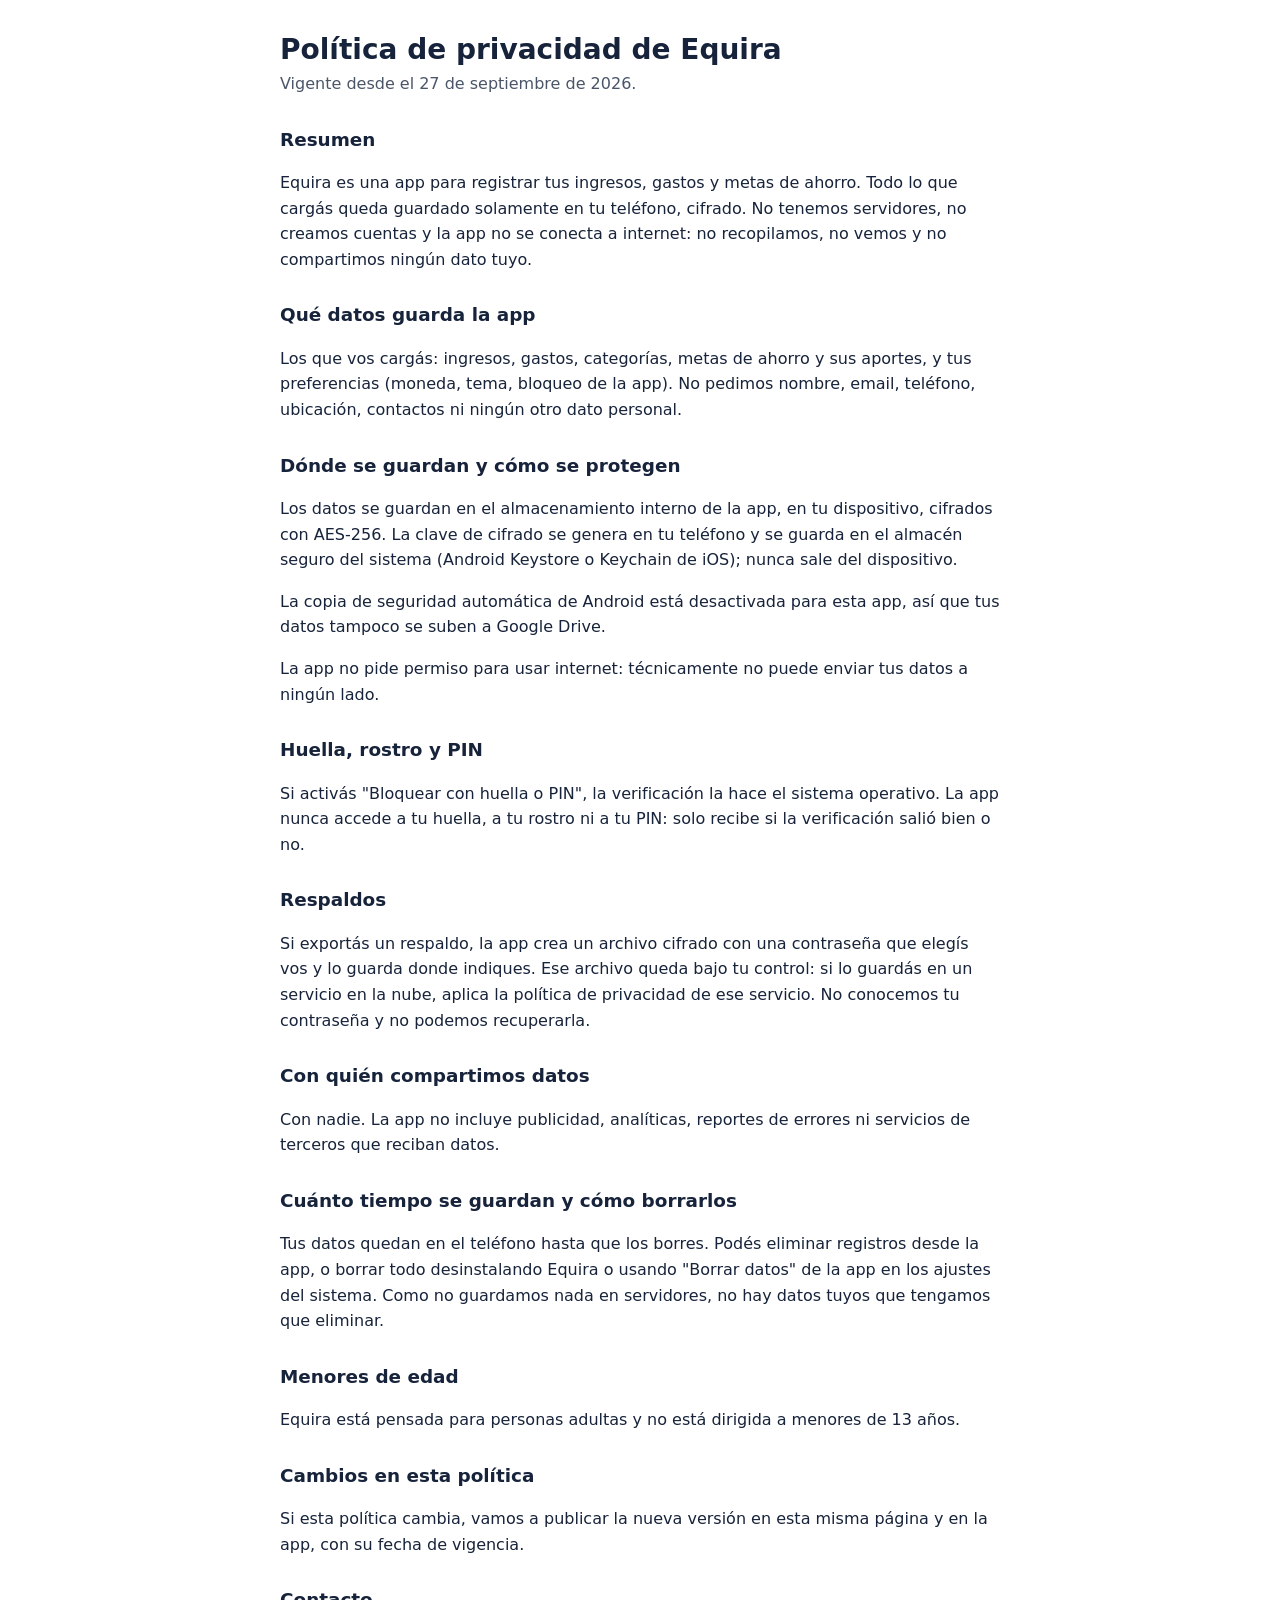
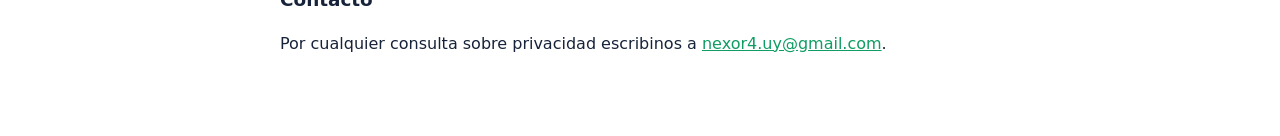
==== equira/index.html @ aaf8cf34 "Sitio legal de todas las apps de Nexora Política de privacidad por app (Jumpix, Equira, Buenos Hábit" ====
<!DOCTYPE html>
<!-- Generado por gestor_gastos/tool/export_privacy_policy.dart: no editar a mano. -->
<html lang="es">
<head>
  <meta charset="utf-8">
  <meta name="viewport" content="width=device-width, initial-scale=1">
  <title>Política de privacidad de Equira</title>
  <style>
    :root { color-scheme: light dark; --text: #17233a; --muted: #4a5568; --bg: #ffffff; --accent: #0f9d63; }
    @media (prefers-color-scheme: dark) { :root { --text: #e8ecf2; --muted: #a8b3c4; --bg: #121417; --accent: #3ccf8e; } }
    body { margin: 0; background: var(--bg); color: var(--text); font: 16px/1.6 system-ui, -apple-system, "Segoe UI", Roboto, sans-serif; }
    main { max-width: 720px; margin: 0 auto; padding: 32px 16px 64px; }
    h1 { font-size: 1.75rem; line-height: 1.25; margin: 0 0 4px; }
    h2 { font-size: 1.15rem; margin: 28px 0 8px; }
    .date { color: var(--muted); margin: 0 0 24px; }
    a { color: var(--accent); }
  </style>
</head>
<body>
  <main>
    <h1>Política de privacidad de Equira</h1>
    <p class="date">Vigente desde el 27 de septiembre de 2026.</p>
    <h2>Resumen</h2>
    <p>Equira es una app para registrar tus ingresos, gastos y metas de ahorro. Todo lo que cargás queda guardado solamente en tu teléfono, cifrado. No tenemos servidores, no creamos cuentas y la app no se conecta a internet: no recopilamos, no vemos y no compartimos ningún dato tuyo.</p>
    <h2>Qué datos guarda la app</h2>
    <p>Los que vos cargás: ingresos, gastos, categorías, metas de ahorro y sus aportes, y tus preferencias (moneda, tema, bloqueo de la app). No pedimos nombre, email, teléfono, ubicación, contactos ni ningún otro dato personal.</p>
    <h2>Dónde se guardan y cómo se protegen</h2>
    <p>Los datos se guardan en el almacenamiento interno de la app, en tu dispositivo, cifrados con AES-256. La clave de cifrado se genera en tu teléfono y se guarda en el almacén seguro del sistema (Android Keystore o Keychain de iOS); nunca sale del dispositivo.</p>
    <p>La copia de seguridad automática de Android está desactivada para esta app, así que tus datos tampoco se suben a Google Drive.</p>
    <p>La app no pide permiso para usar internet: técnicamente no puede enviar tus datos a ningún lado.</p>
    <h2>Huella, rostro y PIN</h2>
    <p>Si activás &quot;Bloquear con huella o PIN&quot;, la verificación la hace el sistema operativo. La app nunca accede a tu huella, a tu rostro ni a tu PIN: solo recibe si la verificación salió bien o no.</p>
    <h2>Respaldos</h2>
    <p>Si exportás un respaldo, la app crea un archivo cifrado con una contraseña que elegís vos y lo guarda donde indiques. Ese archivo queda bajo tu control: si lo guardás en un servicio en la nube, aplica la política de privacidad de ese servicio. No conocemos tu contraseña y no podemos recuperarla.</p>
    <h2>Con quién compartimos datos</h2>
    <p>Con nadie. La app no incluye publicidad, analíticas, reportes de errores ni servicios de terceros que reciban datos.</p>
    <h2>Cuánto tiempo se guardan y cómo borrarlos</h2>
    <p>Tus datos quedan en el teléfono hasta que los borres. Podés eliminar registros desde la app, o borrar todo desinstalando Equira o usando &quot;Borrar datos&quot; de la app en los ajustes del sistema. Como no guardamos nada en servidores, no hay datos tuyos que tengamos que eliminar.</p>
    <h2>Menores de edad</h2>
    <p>Equira está pensada para personas adultas y no está dirigida a menores de 13 años.</p>
    <h2>Cambios en esta política</h2>
    <p>Si esta política cambia, vamos a publicar la nueva versión en esta misma página y en la app, con su fecha de vigencia.</p>
    <h2>Contacto</h2>
    <p>Por cualquier consulta sobre privacidad escribinos a <a href="mailto:nexor4.uy@gmail.com">nexor4.uy@gmail.com</a>.</p>
  </main>
</body>
</html>
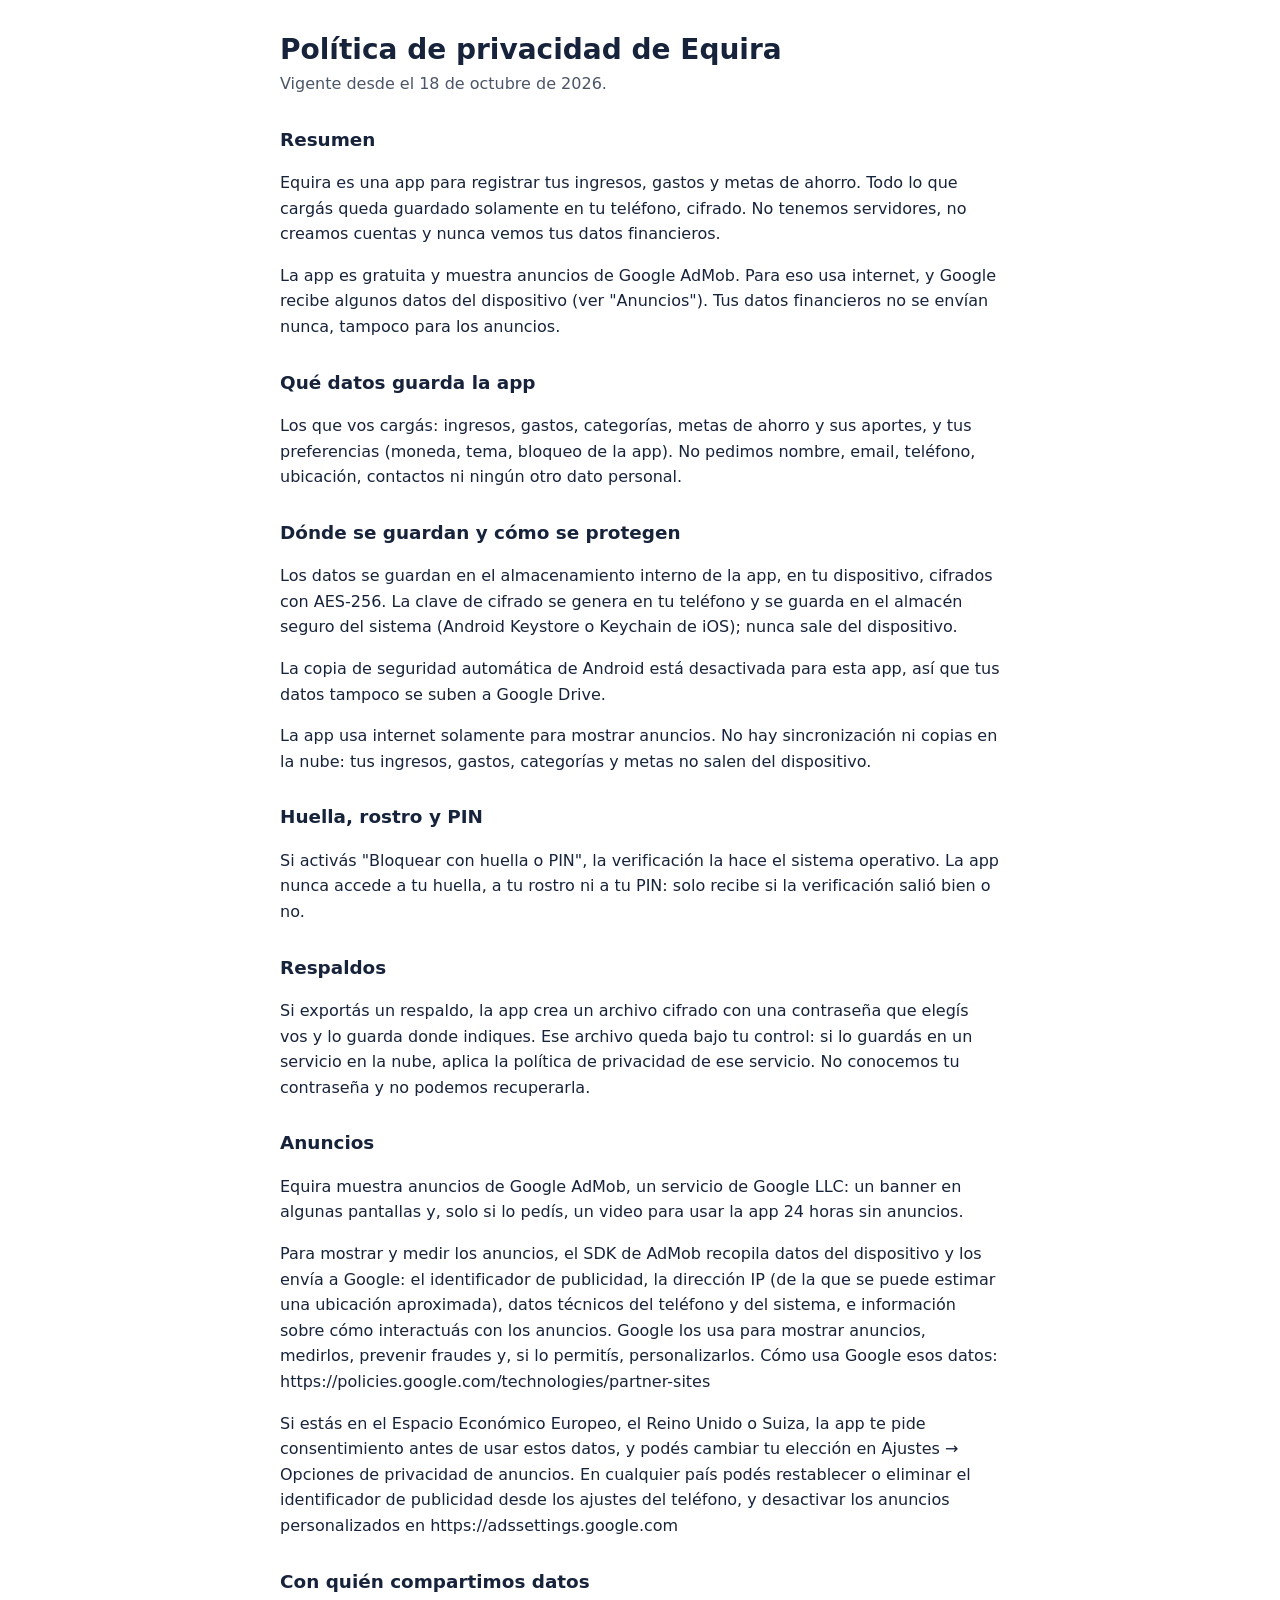
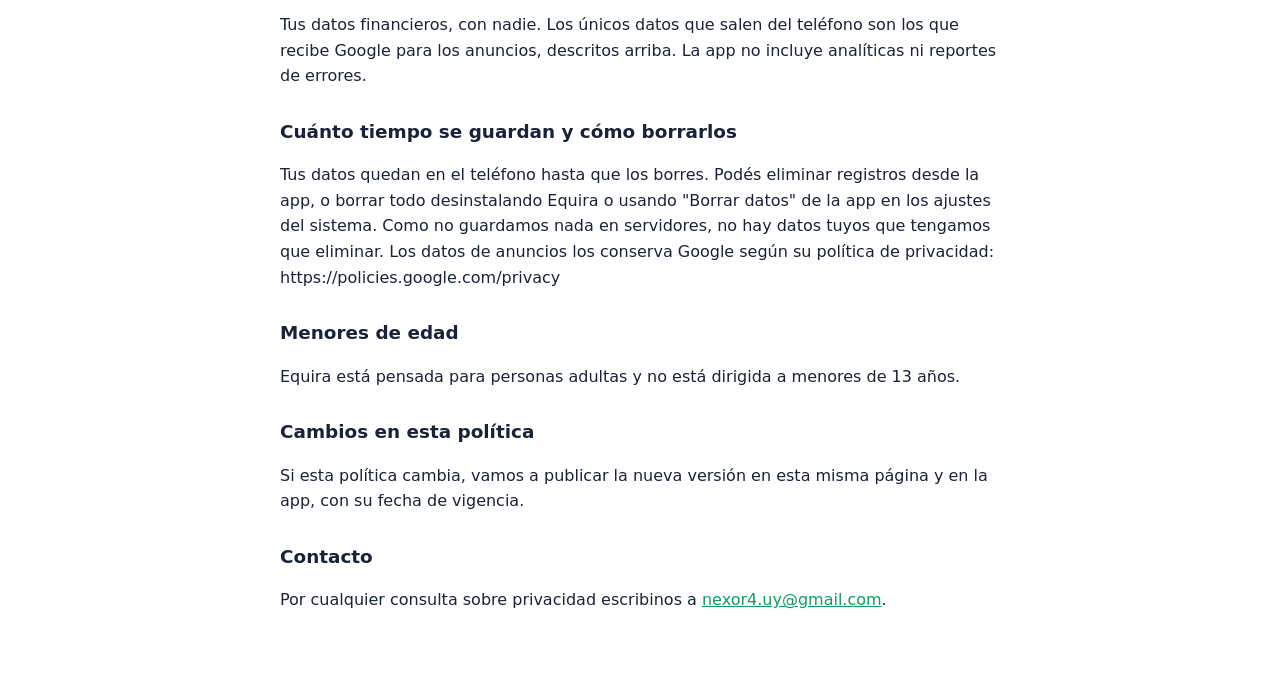
==== commit cb283bcd: "Equira: política de privacidad con los anuncios de AdMob (18/10/2026)" ====
--- a/equira/index.html
+++ b/equira/index.html
@@ -19,23 +19,28 @@
 <body>
   <main>
     <h1>Política de privacidad de Equira</h1>
-    <p class="date">Vigente desde el 27 de septiembre de 2026.</p>
+    <p class="date">Vigente desde el 18 de octubre de 2026.</p>
     <h2>Resumen</h2>
-    <p>Equira es una app para registrar tus ingresos, gastos y metas de ahorro. Todo lo que cargás queda guardado solamente en tu teléfono, cifrado. No tenemos servidores, no creamos cuentas y la app no se conecta a internet: no recopilamos, no vemos y no compartimos ningún dato tuyo.</p>
+    <p>Equira es una app para registrar tus ingresos, gastos y metas de ahorro. Todo lo que cargás queda guardado solamente en tu teléfono, cifrado. No tenemos servidores, no creamos cuentas y nunca vemos tus datos financieros.</p>
+    <p>La app es gratuita y muestra anuncios de Google AdMob. Para eso usa internet, y Google recibe algunos datos del dispositivo (ver &quot;Anuncios&quot;). Tus datos financieros no se envían nunca, tampoco para los anuncios.</p>
     <h2>Qué datos guarda la app</h2>
     <p>Los que vos cargás: ingresos, gastos, categorías, metas de ahorro y sus aportes, y tus preferencias (moneda, tema, bloqueo de la app). No pedimos nombre, email, teléfono, ubicación, contactos ni ningún otro dato personal.</p>
     <h2>Dónde se guardan y cómo se protegen</h2>
     <p>Los datos se guardan en el almacenamiento interno de la app, en tu dispositivo, cifrados con AES-256. La clave de cifrado se genera en tu teléfono y se guarda en el almacén seguro del sistema (Android Keystore o Keychain de iOS); nunca sale del dispositivo.</p>
     <p>La copia de seguridad automática de Android está desactivada para esta app, así que tus datos tampoco se suben a Google Drive.</p>
-    <p>La app no pide permiso para usar internet: técnicamente no puede enviar tus datos a ningún lado.</p>
+    <p>La app usa internet solamente para mostrar anuncios. No hay sincronización ni copias en la nube: tus ingresos, gastos, categorías y metas no salen del dispositivo.</p>
     <h2>Huella, rostro y PIN</h2>
     <p>Si activás &quot;Bloquear con huella o PIN&quot;, la verificación la hace el sistema operativo. La app nunca accede a tu huella, a tu rostro ni a tu PIN: solo recibe si la verificación salió bien o no.</p>
     <h2>Respaldos</h2>
     <p>Si exportás un respaldo, la app crea un archivo cifrado con una contraseña que elegís vos y lo guarda donde indiques. Ese archivo queda bajo tu control: si lo guardás en un servicio en la nube, aplica la política de privacidad de ese servicio. No conocemos tu contraseña y no podemos recuperarla.</p>
+    <h2>Anuncios</h2>
+    <p>Equira muestra anuncios de Google AdMob, un servicio de Google LLC: un banner en algunas pantallas y, solo si lo pedís, un video para usar la app 24 horas sin anuncios.</p>
+    <p>Para mostrar y medir los anuncios, el SDK de AdMob recopila datos del dispositivo y los envía a Google: el identificador de publicidad, la dirección IP (de la que se puede estimar una ubicación aproximada), datos técnicos del teléfono y del sistema, e información sobre cómo interactuás con los anuncios. Google los usa para mostrar anuncios, medirlos, prevenir fraudes y, si lo permitís, personalizarlos. Cómo usa Google esos datos: https://policies.google.com/technologies/partner-sites</p>
+    <p>Si estás en el Espacio Económico Europeo, el Reino Unido o Suiza, la app te pide consentimiento antes de usar estos datos, y podés cambiar tu elección en Ajustes → Opciones de privacidad de anuncios. En cualquier país podés restablecer o eliminar el identificador de publicidad desde los ajustes del teléfono, y desactivar los anuncios personalizados en https://adssettings.google.com</p>
     <h2>Con quién compartimos datos</h2>
-    <p>Con nadie. La app no incluye publicidad, analíticas, reportes de errores ni servicios de terceros que reciban datos.</p>
+    <p>Tus datos financieros, con nadie. Los únicos datos que salen del teléfono son los que recibe Google para los anuncios, descritos arriba. La app no incluye analíticas ni reportes de errores.</p>
     <h2>Cuánto tiempo se guardan y cómo borrarlos</h2>
-    <p>Tus datos quedan en el teléfono hasta que los borres. Podés eliminar registros desde la app, o borrar todo desinstalando Equira o usando &quot;Borrar datos&quot; de la app en los ajustes del sistema. Como no guardamos nada en servidores, no hay datos tuyos que tengamos que eliminar.</p>
+    <p>Tus datos quedan en el teléfono hasta que los borres. Podés eliminar registros desde la app, o borrar todo desinstalando Equira o usando &quot;Borrar datos&quot; de la app en los ajustes del sistema. Como no guardamos nada en servidores, no hay datos tuyos que tengamos que eliminar. Los datos de anuncios los conserva Google según su política de privacidad: https://policies.google.com/privacy</p>
     <h2>Menores de edad</h2>
     <p>Equira está pensada para personas adultas y no está dirigida a menores de 13 años.</p>
     <h2>Cambios en esta política</h2>
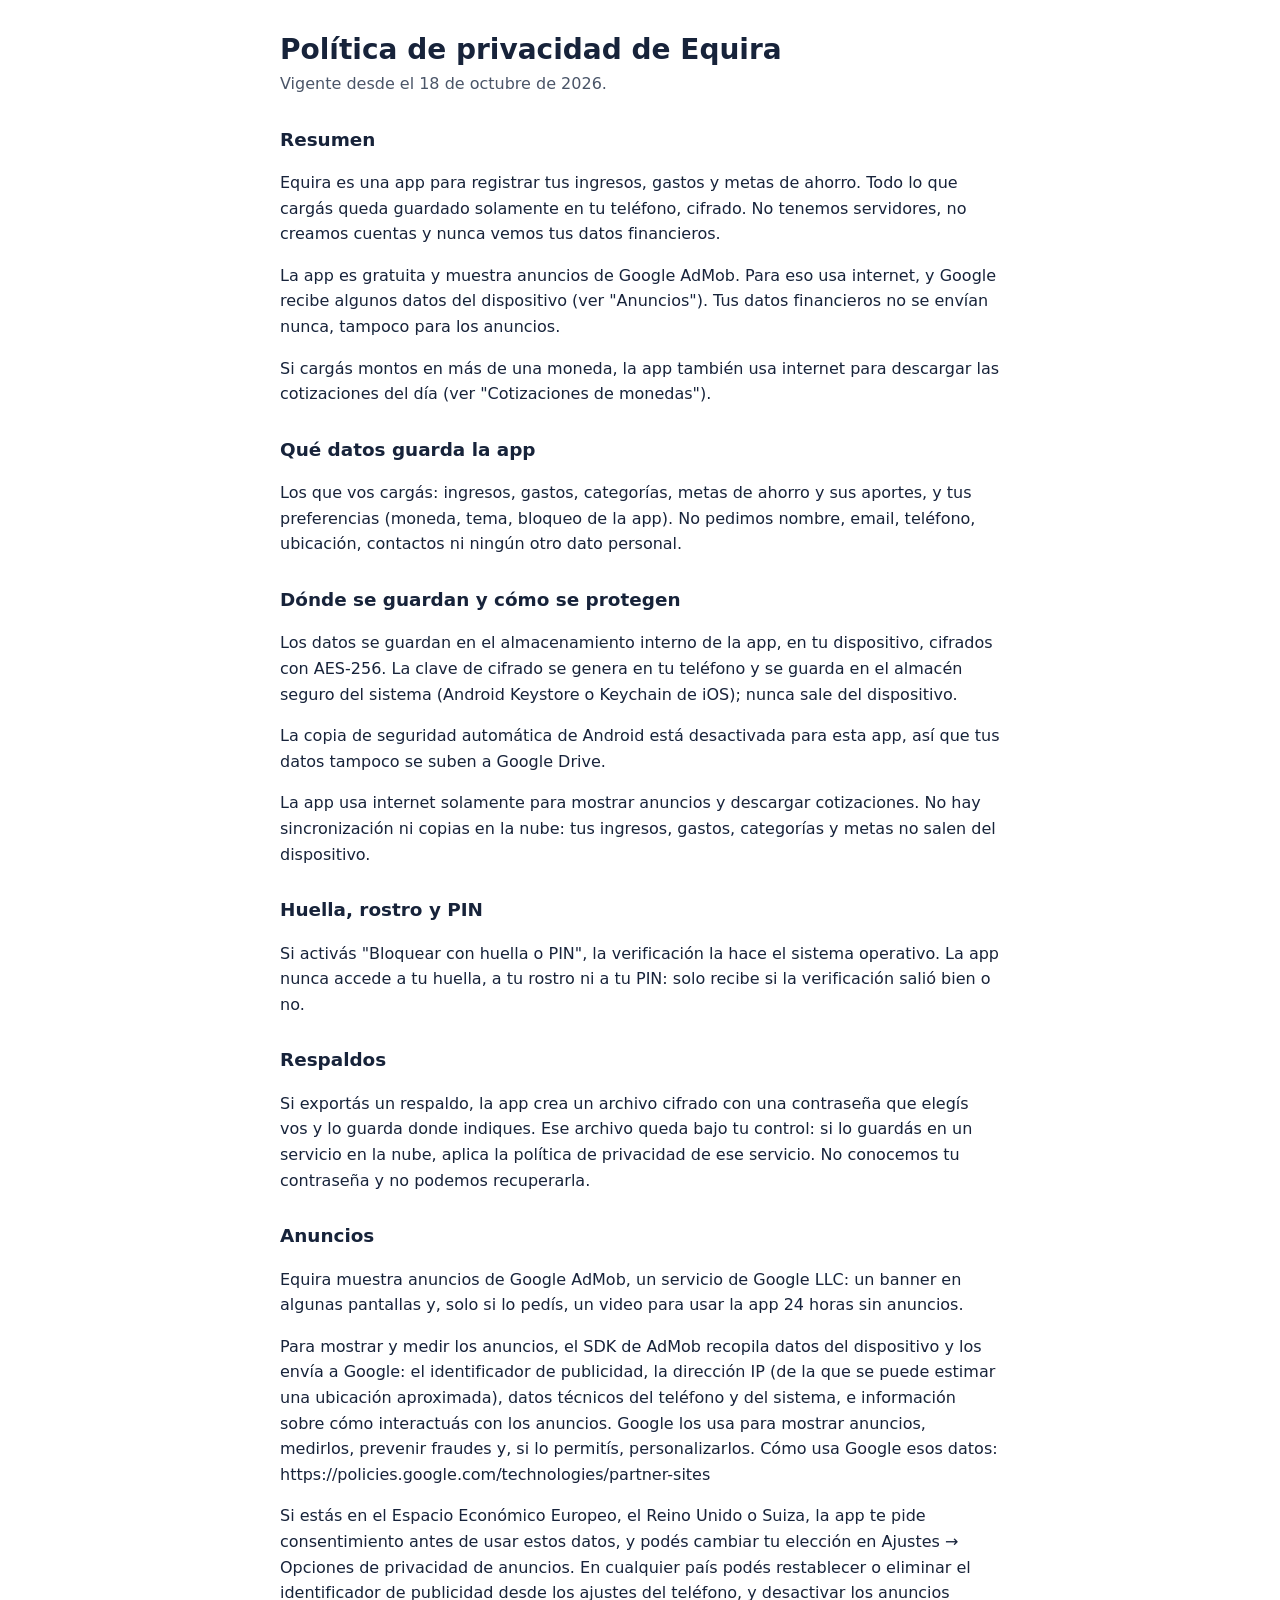
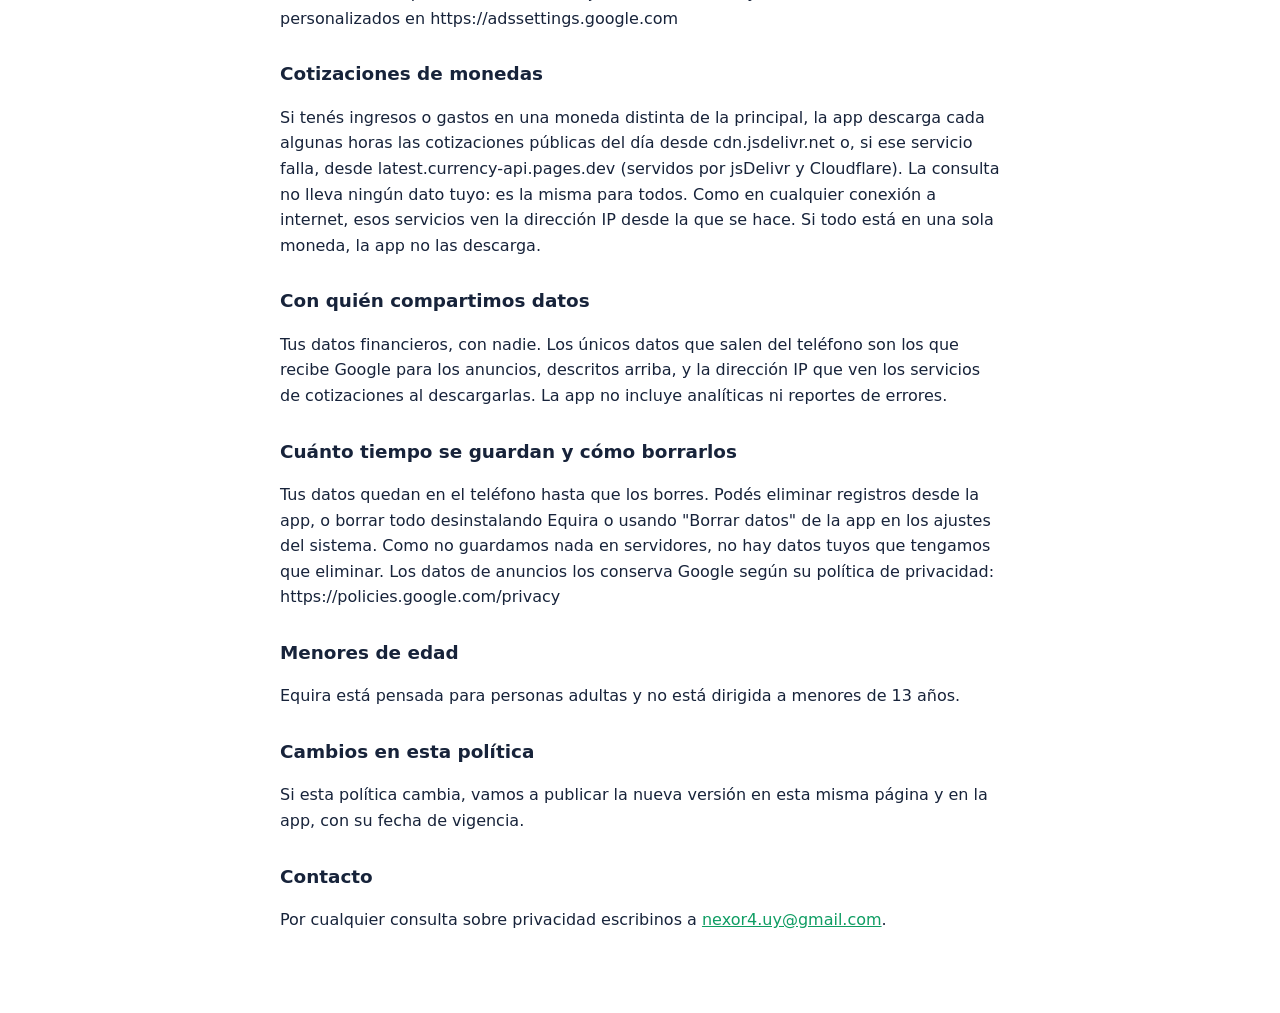
==== commit 318778af: "Equira 1.1.0: política con la sección de cotizaciones de monedas" ====
--- a/equira/index.html
+++ b/equira/index.html
@@ -23,12 +23,13 @@
     <h2>Resumen</h2>
     <p>Equira es una app para registrar tus ingresos, gastos y metas de ahorro. Todo lo que cargás queda guardado solamente en tu teléfono, cifrado. No tenemos servidores, no creamos cuentas y nunca vemos tus datos financieros.</p>
     <p>La app es gratuita y muestra anuncios de Google AdMob. Para eso usa internet, y Google recibe algunos datos del dispositivo (ver &quot;Anuncios&quot;). Tus datos financieros no se envían nunca, tampoco para los anuncios.</p>
+    <p>Si cargás montos en más de una moneda, la app también usa internet para descargar las cotizaciones del día (ver &quot;Cotizaciones de monedas&quot;).</p>
     <h2>Qué datos guarda la app</h2>
     <p>Los que vos cargás: ingresos, gastos, categorías, metas de ahorro y sus aportes, y tus preferencias (moneda, tema, bloqueo de la app). No pedimos nombre, email, teléfono, ubicación, contactos ni ningún otro dato personal.</p>
     <h2>Dónde se guardan y cómo se protegen</h2>
     <p>Los datos se guardan en el almacenamiento interno de la app, en tu dispositivo, cifrados con AES-256. La clave de cifrado se genera en tu teléfono y se guarda en el almacén seguro del sistema (Android Keystore o Keychain de iOS); nunca sale del dispositivo.</p>
     <p>La copia de seguridad automática de Android está desactivada para esta app, así que tus datos tampoco se suben a Google Drive.</p>
-    <p>La app usa internet solamente para mostrar anuncios. No hay sincronización ni copias en la nube: tus ingresos, gastos, categorías y metas no salen del dispositivo.</p>
+    <p>La app usa internet solamente para mostrar anuncios y descargar cotizaciones. No hay sincronización ni copias en la nube: tus ingresos, gastos, categorías y metas no salen del dispositivo.</p>
     <h2>Huella, rostro y PIN</h2>
     <p>Si activás &quot;Bloquear con huella o PIN&quot;, la verificación la hace el sistema operativo. La app nunca accede a tu huella, a tu rostro ni a tu PIN: solo recibe si la verificación salió bien o no.</p>
     <h2>Respaldos</h2>
@@ -37,8 +38,10 @@
     <p>Equira muestra anuncios de Google AdMob, un servicio de Google LLC: un banner en algunas pantallas y, solo si lo pedís, un video para usar la app 24 horas sin anuncios.</p>
     <p>Para mostrar y medir los anuncios, el SDK de AdMob recopila datos del dispositivo y los envía a Google: el identificador de publicidad, la dirección IP (de la que se puede estimar una ubicación aproximada), datos técnicos del teléfono y del sistema, e información sobre cómo interactuás con los anuncios. Google los usa para mostrar anuncios, medirlos, prevenir fraudes y, si lo permitís, personalizarlos. Cómo usa Google esos datos: https://policies.google.com/technologies/partner-sites</p>
     <p>Si estás en el Espacio Económico Europeo, el Reino Unido o Suiza, la app te pide consentimiento antes de usar estos datos, y podés cambiar tu elección en Ajustes → Opciones de privacidad de anuncios. En cualquier país podés restablecer o eliminar el identificador de publicidad desde los ajustes del teléfono, y desactivar los anuncios personalizados en https://adssettings.google.com</p>
+    <h2>Cotizaciones de monedas</h2>
+    <p>Si tenés ingresos o gastos en una moneda distinta de la principal, la app descarga cada algunas horas las cotizaciones públicas del día desde cdn.jsdelivr.net o, si ese servicio falla, desde latest.currency-api.pages.dev (servidos por jsDelivr y Cloudflare). La consulta no lleva ningún dato tuyo: es la misma para todos. Como en cualquier conexión a internet, esos servicios ven la dirección IP desde la que se hace. Si todo está en una sola moneda, la app no las descarga.</p>
     <h2>Con quién compartimos datos</h2>
-    <p>Tus datos financieros, con nadie. Los únicos datos que salen del teléfono son los que recibe Google para los anuncios, descritos arriba. La app no incluye analíticas ni reportes de errores.</p>
+    <p>Tus datos financieros, con nadie. Los únicos datos que salen del teléfono son los que recibe Google para los anuncios, descritos arriba, y la dirección IP que ven los servicios de cotizaciones al descargarlas. La app no incluye analíticas ni reportes de errores.</p>
     <h2>Cuánto tiempo se guardan y cómo borrarlos</h2>
     <p>Tus datos quedan en el teléfono hasta que los borres. Podés eliminar registros desde la app, o borrar todo desinstalando Equira o usando &quot;Borrar datos&quot; de la app en los ajustes del sistema. Como no guardamos nada en servidores, no hay datos tuyos que tengamos que eliminar. Los datos de anuncios los conserva Google según su política de privacidad: https://policies.google.com/privacy</p>
     <h2>Menores de edad</h2>
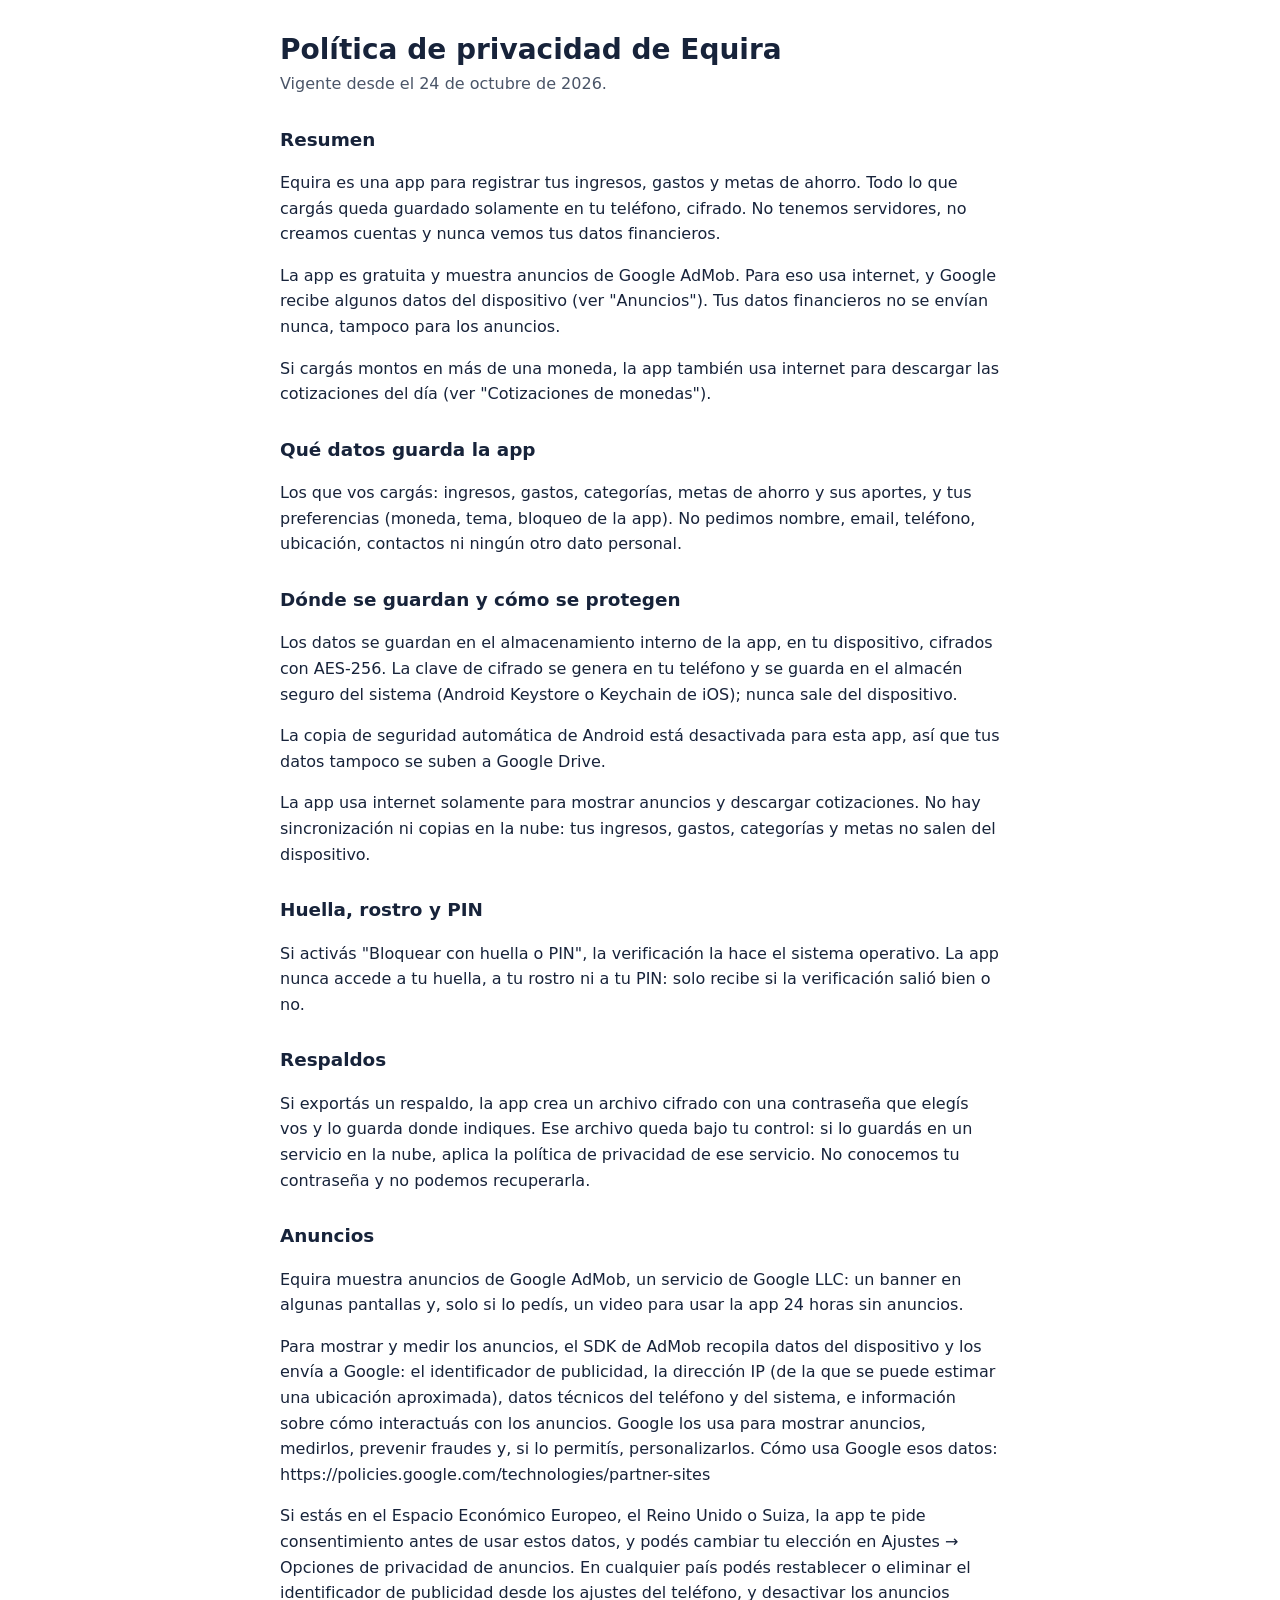
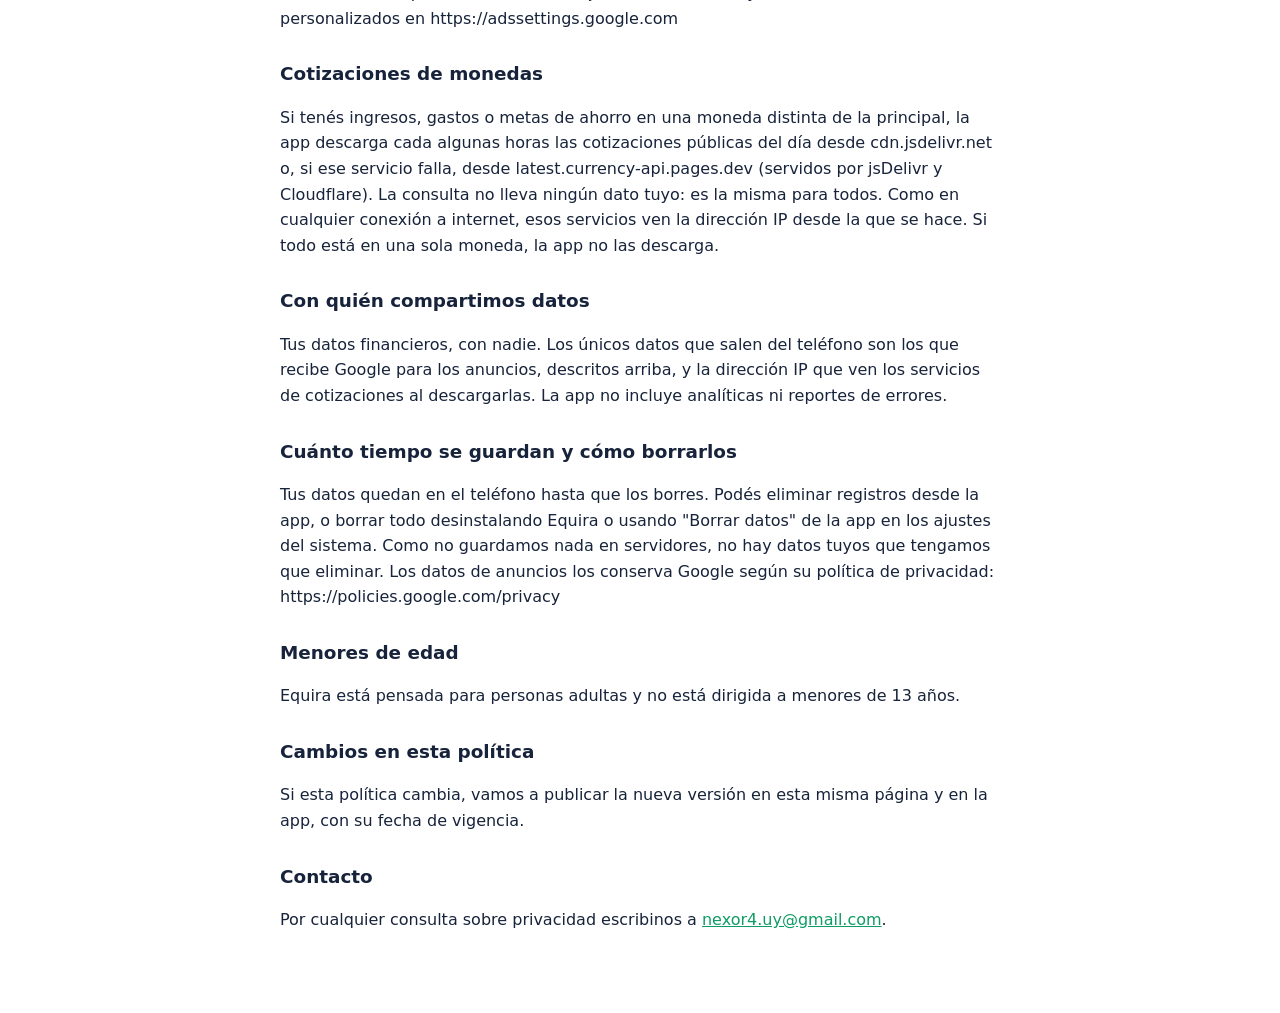
==== commit d2799e2e: "Equira: política de privacidad vigente desde el 24/10/2026" ====
--- a/equira/index.html
+++ b/equira/index.html
@@ -19,7 +19,7 @@
 <body>
   <main>
     <h1>Política de privacidad de Equira</h1>
-    <p class="date">Vigente desde el 18 de octubre de 2026.</p>
+    <p class="date">Vigente desde el 24 de octubre de 2026.</p>
     <h2>Resumen</h2>
     <p>Equira es una app para registrar tus ingresos, gastos y metas de ahorro. Todo lo que cargás queda guardado solamente en tu teléfono, cifrado. No tenemos servidores, no creamos cuentas y nunca vemos tus datos financieros.</p>
     <p>La app es gratuita y muestra anuncios de Google AdMob. Para eso usa internet, y Google recibe algunos datos del dispositivo (ver &quot;Anuncios&quot;). Tus datos financieros no se envían nunca, tampoco para los anuncios.</p>
@@ -39,7 +39,7 @@
     <p>Para mostrar y medir los anuncios, el SDK de AdMob recopila datos del dispositivo y los envía a Google: el identificador de publicidad, la dirección IP (de la que se puede estimar una ubicación aproximada), datos técnicos del teléfono y del sistema, e información sobre cómo interactuás con los anuncios. Google los usa para mostrar anuncios, medirlos, prevenir fraudes y, si lo permitís, personalizarlos. Cómo usa Google esos datos: https://policies.google.com/technologies/partner-sites</p>
     <p>Si estás en el Espacio Económico Europeo, el Reino Unido o Suiza, la app te pide consentimiento antes de usar estos datos, y podés cambiar tu elección en Ajustes → Opciones de privacidad de anuncios. En cualquier país podés restablecer o eliminar el identificador de publicidad desde los ajustes del teléfono, y desactivar los anuncios personalizados en https://adssettings.google.com</p>
     <h2>Cotizaciones de monedas</h2>
-    <p>Si tenés ingresos o gastos en una moneda distinta de la principal, la app descarga cada algunas horas las cotizaciones públicas del día desde cdn.jsdelivr.net o, si ese servicio falla, desde latest.currency-api.pages.dev (servidos por jsDelivr y Cloudflare). La consulta no lleva ningún dato tuyo: es la misma para todos. Como en cualquier conexión a internet, esos servicios ven la dirección IP desde la que se hace. Si todo está en una sola moneda, la app no las descarga.</p>
+    <p>Si tenés ingresos, gastos o metas de ahorro en una moneda distinta de la principal, la app descarga cada algunas horas las cotizaciones públicas del día desde cdn.jsdelivr.net o, si ese servicio falla, desde latest.currency-api.pages.dev (servidos por jsDelivr y Cloudflare). La consulta no lleva ningún dato tuyo: es la misma para todos. Como en cualquier conexión a internet, esos servicios ven la dirección IP desde la que se hace. Si todo está en una sola moneda, la app no las descarga.</p>
     <h2>Con quién compartimos datos</h2>
     <p>Tus datos financieros, con nadie. Los únicos datos que salen del teléfono son los que recibe Google para los anuncios, descritos arriba, y la dirección IP que ven los servicios de cotizaciones al descargarlas. La app no incluye analíticas ni reportes de errores.</p>
     <h2>Cuánto tiempo se guardan y cómo borrarlos</h2>
